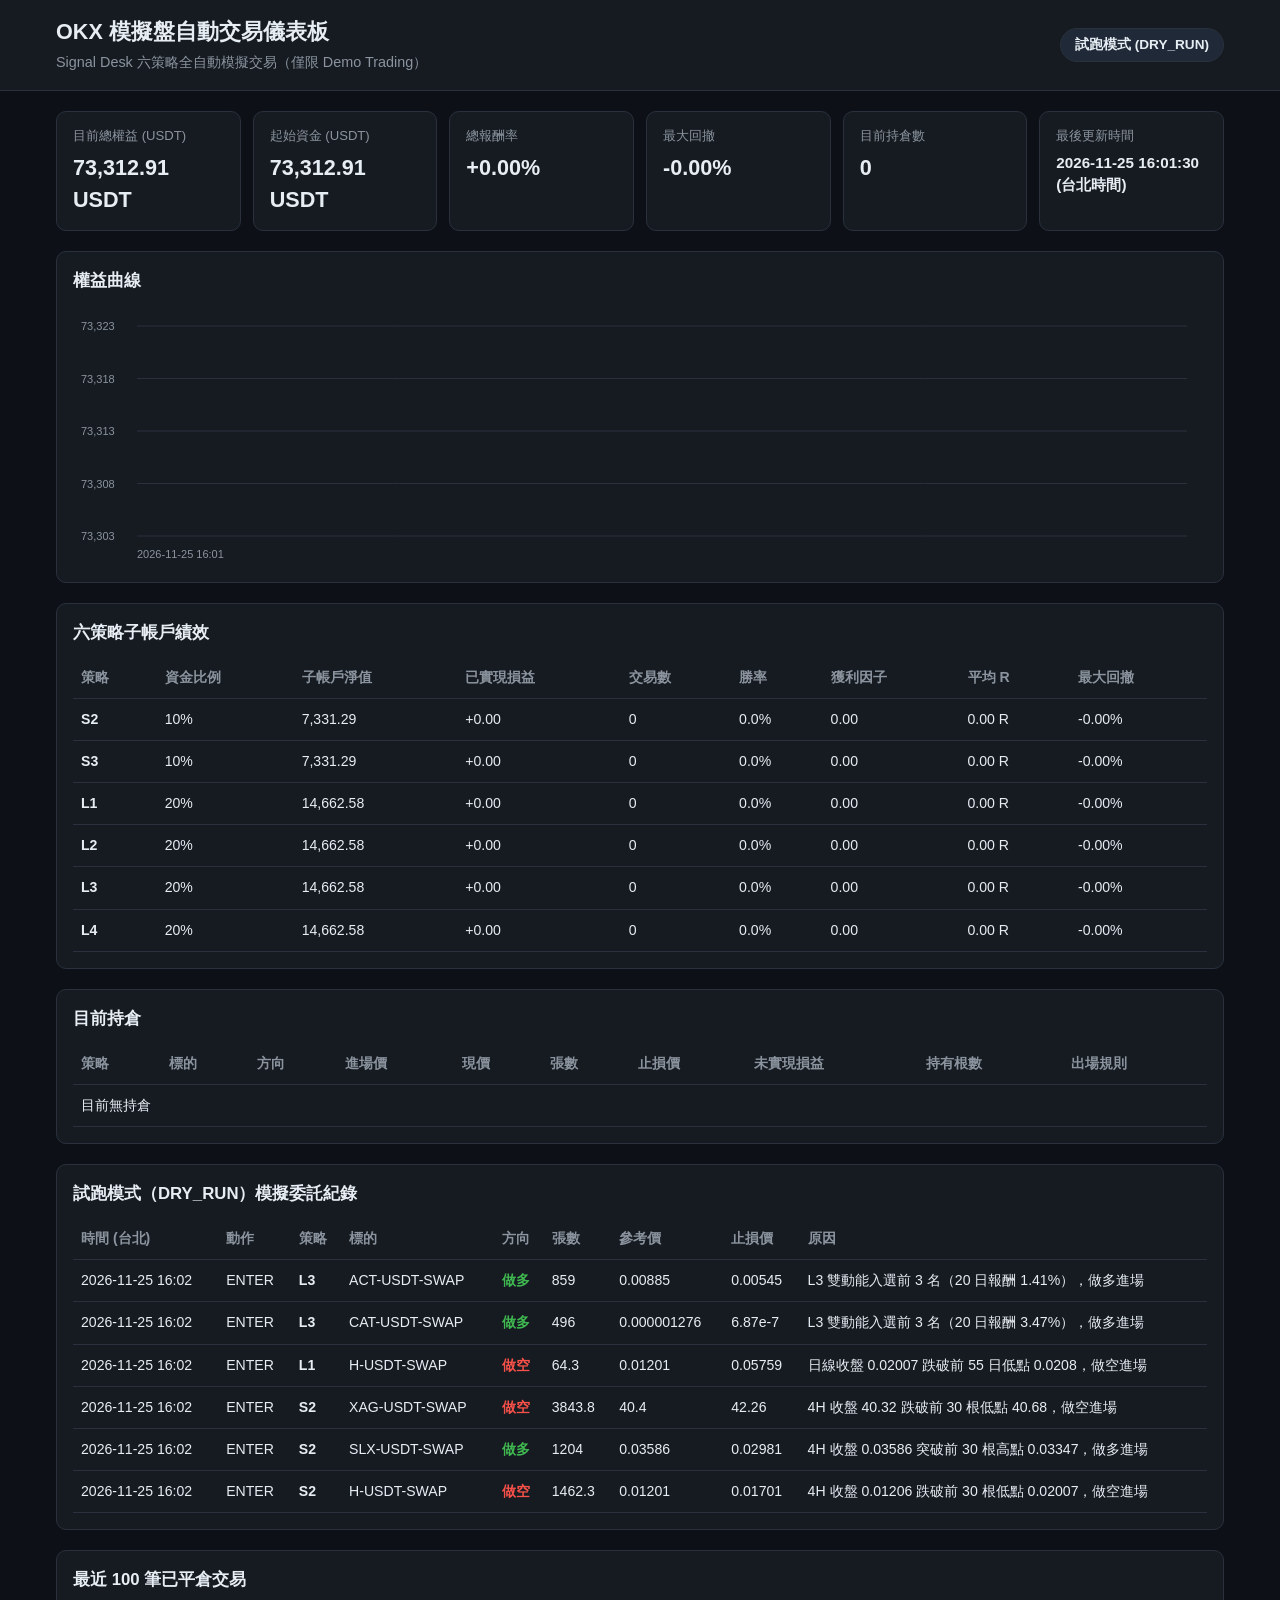
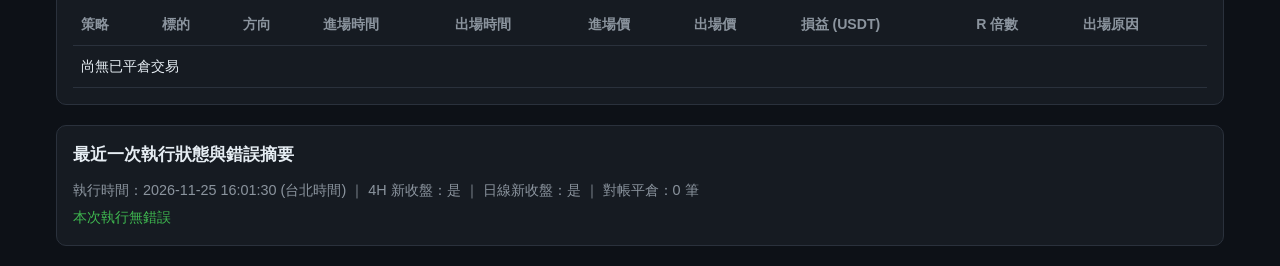
==== index.html @ d7ae74cd "chore: update state and dashboard 2026-11-25T08:02:12Z" ====
<!DOCTYPE html>
<html lang="zh-Hant">
<head>
  <meta charset="UTF-8" />
  <meta name="viewport" content="width=device-width, initial-scale=1.0" />
  <title>OKX 模擬盤自動交易績效儀表板</title>
  <link rel="stylesheet" href="style.css" />
</head>
<body>
  <header class="topbar">
    <div class="container topbar-inner">
      <div>
        <h1>OKX 模擬盤自動交易儀表板</h1>
        <p class="subtitle">Signal Desk 六策略全自動模擬交易（僅限 Demo Trading）</p>
      </div>
      <div class="status-pill" id="mode-badge">載入中...</div>
    </div>
  </header>

  <main class="container">
    <section class="cards-grid" id="summary-cards">
      <div class="card">
        <div class="card-label">目前總權益 (USDT)</div>
        <div class="card-value" id="total-equity">-</div>
      </div>
      <div class="card">
        <div class="card-label">起始資金 (USDT)</div>
        <div class="card-value" id="initial-equity">-</div>
      </div>
      <div class="card">
        <div class="card-label">總報酬率</div>
        <div class="card-value" id="total-return">-</div>
      </div>
      <div class="card">
        <div class="card-label">最大回撤</div>
        <div class="card-value" id="max-dd">-</div>
      </div>
      <div class="card">
        <div class="card-label">目前持倉數</div>
        <div class="card-value" id="open-count">-</div>
      </div>
      <div class="card">
        <div class="card-label">最後更新時間</div>
        <div class="card-value small" id="last-updated">-</div>
      </div>
    </section>

    <section class="panel">
      <h2>權益曲線</h2>
      <div class="canvas-wrap">
        <canvas id="equity-canvas" height="260"></canvas>
      </div>
    </section>

    <section class="panel">
      <h2>六策略子帳戶績效</h2>
      <div class="table-wrap">
        <table>
          <thead>
            <tr>
              <th>策略</th>
              <th>資金比例</th>
              <th>子帳戶淨值</th>
              <th>已實現損益</th>
              <th>交易數</th>
              <th>勝率</th>
              <th>獲利因子</th>
              <th>平均 R</th>
              <th>最大回撤</th>
            </tr>
          </thead>
          <tbody id="strategies-body"></tbody>
        </table>
      </div>
    </section>

    <section class="panel">
      <h2>目前持倉</h2>
      <div class="table-wrap">
        <table>
          <thead>
            <tr>
              <th>策略</th>
              <th>標的</th>
              <th>方向</th>
              <th>進場價</th>
              <th>現價</th>
              <th>張數</th>
              <th>止損價</th>
              <th>未實現損益</th>
              <th>持有根數</th>
              <th>出場規則</th>
            </tr>
          </thead>
          <tbody id="positions-body"></tbody>
        </table>
      </div>
    </section>

    <section class="panel" id="dry-run-panel" style="display:none;">
      <h2>試跑模式（DRY_RUN）模擬委託紀錄</h2>
      <div class="table-wrap">
        <table>
          <thead>
            <tr>
              <th>時間 (台北)</th>
              <th>動作</th>
              <th>策略</th>
              <th>標的</th>
              <th>方向</th>
              <th>張數</th>
              <th>參考價</th>
              <th>止損價</th>
              <th>原因</th>
            </tr>
          </thead>
          <tbody id="dry-run-body"></tbody>
        </table>
      </div>
    </section>

    <section class="panel">
      <h2>最近 100 筆已平倉交易</h2>
      <div class="table-wrap">
        <table>
          <thead>
            <tr>
              <th>策略</th>
              <th>標的</th>
              <th>方向</th>
              <th>進場時間</th>
              <th>出場時間</th>
              <th>進場價</th>
              <th>出場價</th>
              <th>損益 (USDT)</th>
              <th>R 倍數</th>
              <th>出場原因</th>
            </tr>
          </thead>
          <tbody id="trades-body"></tbody>
        </table>
      </div>
    </section>

    <section class="panel">
      <h2>最近一次執行狀態與錯誤摘要</h2>
      <div id="run-status" class="run-status">載入中...</div>
    </section>
  </main>

  <script src="app.js"></script>
</body>
</html>
---- style.css ----
:root {
  --bg: #0d1117;
  --panel: #161b22;
  --border: #2a313c;
  --text: #e6edf3;
  --muted: #8b949e;
  --accent: #58a6ff;
  --green: #3fb950;
  --red: #f85149;
  --amber: #d29922;
}

* {
  box-sizing: border-box;
}

body {
  margin: 0;
  font-family: -apple-system, BlinkMacSystemFont, "Noto Sans TC", "Segoe UI", sans-serif;
  background: var(--bg);
  color: var(--text);
  line-height: 1.5;
}

.container {
  max-width: 1200px;
  margin: 0 auto;
  padding: 0 16px;
}

.topbar {
  border-bottom: 1px solid var(--border);
  background: var(--panel);
  padding: 16px 0;
  margin-bottom: 20px;
}

.topbar-inner {
  display: flex;
  justify-content: space-between;
  align-items: center;
  gap: 12px;
  flex-wrap: wrap;
}

h1 {
  margin: 0;
  font-size: 1.35rem;
}

.subtitle {
  margin: 4px 0 0;
  color: var(--muted);
  font-size: 0.9rem;
}

.status-pill {
  padding: 6px 14px;
  border-radius: 999px;
  font-weight: 600;
  font-size: 0.85rem;
  border: 1px solid var(--border);
  background: #1f2937;
}

.cards-grid {
  display: grid;
  grid-template-columns: repeat(auto-fit, minmax(175px, 1fr));
  gap: 12px;
  margin-bottom: 20px;
}

.card {
  background: var(--panel);
  border: 1px solid var(--border);
  border-radius: 10px;
  padding: 14px 16px;
}

.card-label {
  color: var(--muted);
  font-size: 0.82rem;
  margin-bottom: 6px;
}

.card-value {
  font-size: 1.35rem;
  font-weight: 700;
}

.card-value.small {
  font-size: 0.95rem;
  font-weight: 600;
}

.panel {
  background: var(--panel);
  border: 1px solid var(--border);
  border-radius: 10px;
  padding: 16px;
  margin-bottom: 20px;
}

.panel h2 {
  margin: 0 0 12px;
  font-size: 1.05rem;
}

.canvas-wrap {
  width: 100%;
  overflow: hidden;
}

#equity-canvas {
  width: 100%;
  display: block;
}

.table-wrap {
  overflow-x: auto;
}

table {
  width: 100%;
  border-collapse: collapse;
  font-size: 0.88rem;
}

th, td {
  padding: 10px 8px;
  border-bottom: 1px solid var(--border);
  text-align: left;
  white-space: nowrap;
}

th {
  color: var(--muted);
  font-weight: 600;
}

td.wrap {
  white-space: normal;
  min-width: 180px;
}

.pos { color: var(--green); font-weight: 600; }
.neg { color: var(--red); font-weight: 600; }
.warn { color: var(--amber); font-weight: 600; }

.run-status {
  font-size: 0.9rem;
  color: var(--muted);
}

.error-list {
  margin: 8px 0 0;
  padding-left: 18px;
  color: var(--red);
}
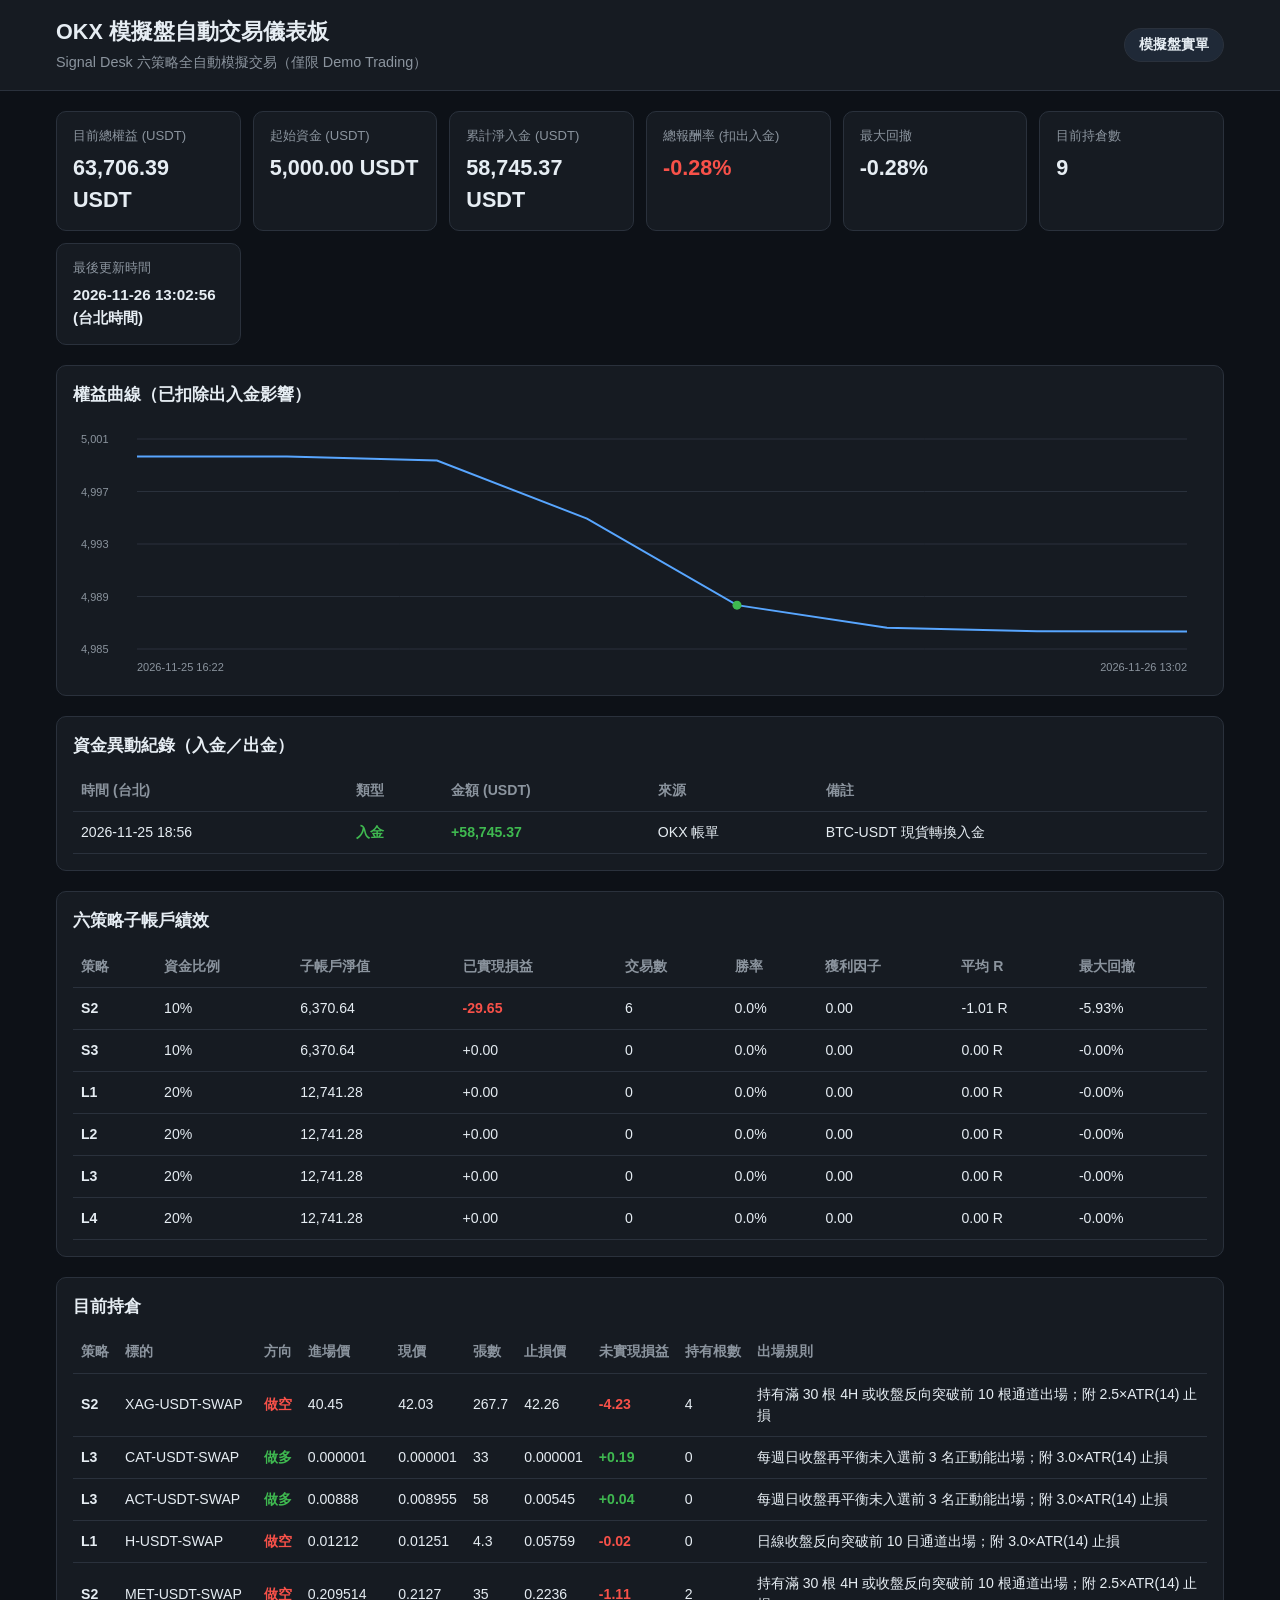
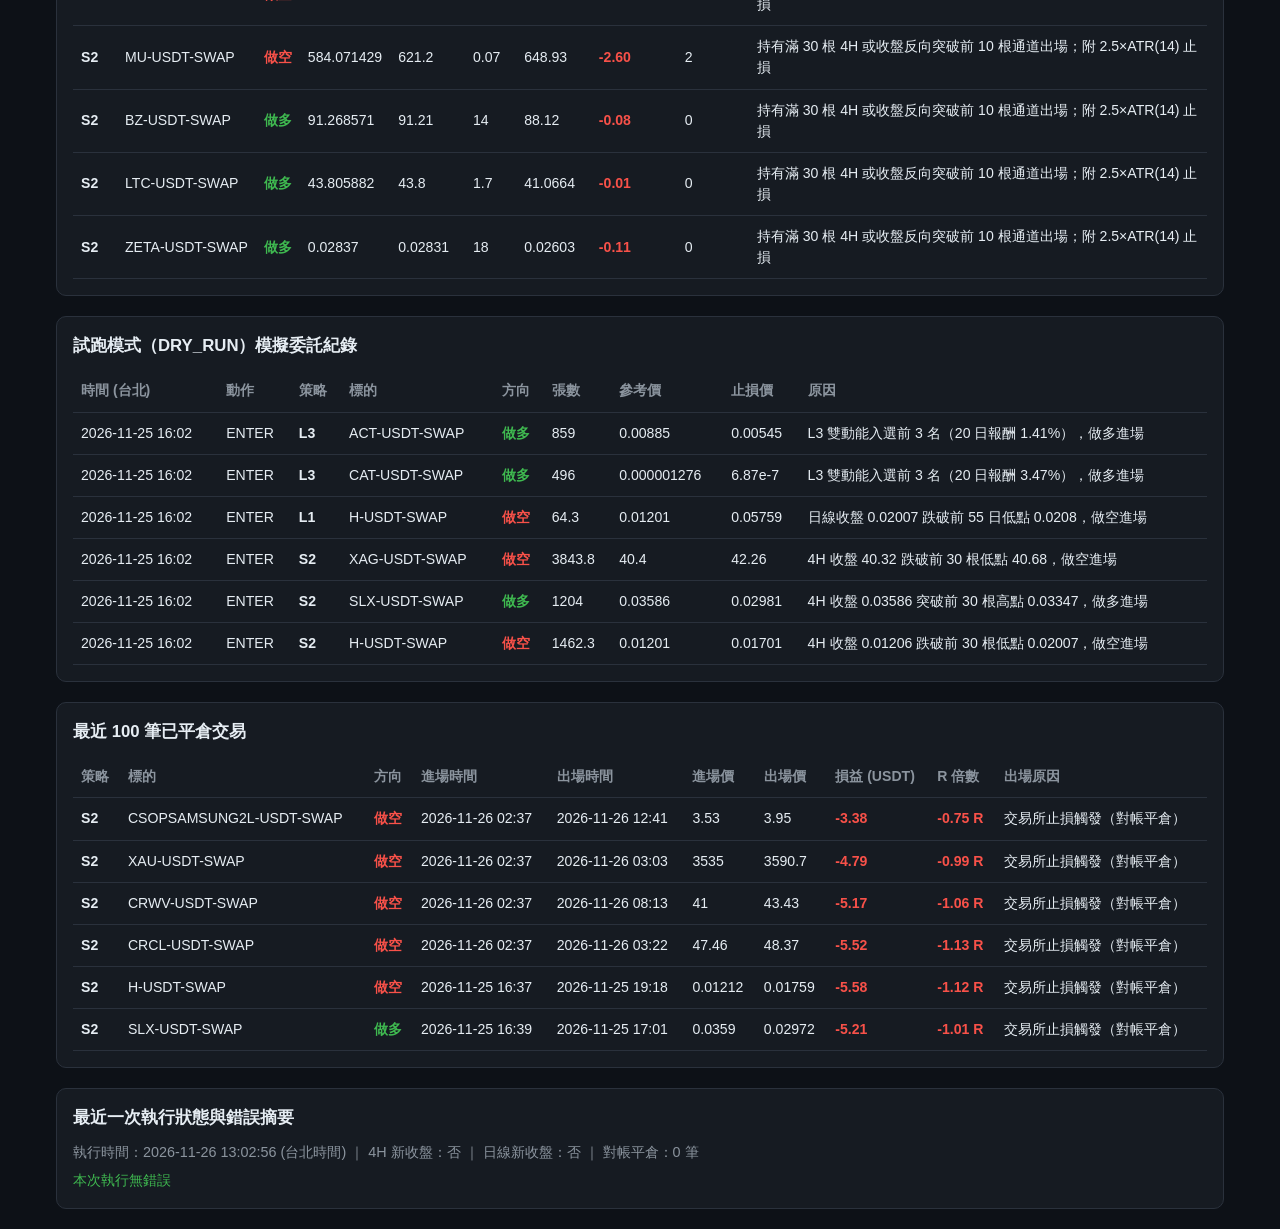
==== commit 45fc8697: "chore: update state and dashboard 2026-11-26T05:03:34Z" ====
--- a/index.html
+++ b/index.html
@@ -28,7 +28,11 @@
         <div class="card-value" id="initial-equity">-</div>
       </div>
       <div class="card">
-        <div class="card-label">總報酬率</div>
+        <div class="card-label">累計淨入金 (USDT)</div>
+        <div class="card-value" id="net-deposits">-</div>
+      </div>
+      <div class="card">
+        <div class="card-label">總報酬率 (扣出入金)</div>
         <div class="card-value" id="total-return">-</div>
       </div>
       <div class="card">
@@ -46,9 +50,27 @@
     </section>
 
     <section class="panel">
-      <h2>權益曲線</h2>
+      <h2>權益曲線（已扣除出入金影響）</h2>
       <div class="canvas-wrap">
         <canvas id="equity-canvas" height="260"></canvas>
+      </div>
+    </section>
+
+    <section class="panel" id="cash-flow-panel" style="display:none;">
+      <h2>資金異動紀錄（入金／出金）</h2>
+      <div class="table-wrap">
+        <table>
+          <thead>
+            <tr>
+              <th>時間 (台北)</th>
+              <th>類型</th>
+              <th>金額 (USDT)</th>
+              <th>來源</th>
+              <th>備註</th>
+            </tr>
+          </thead>
+          <tbody id="cash-flow-body"></tbody>
+        </table>
       </div>
     </section>
 
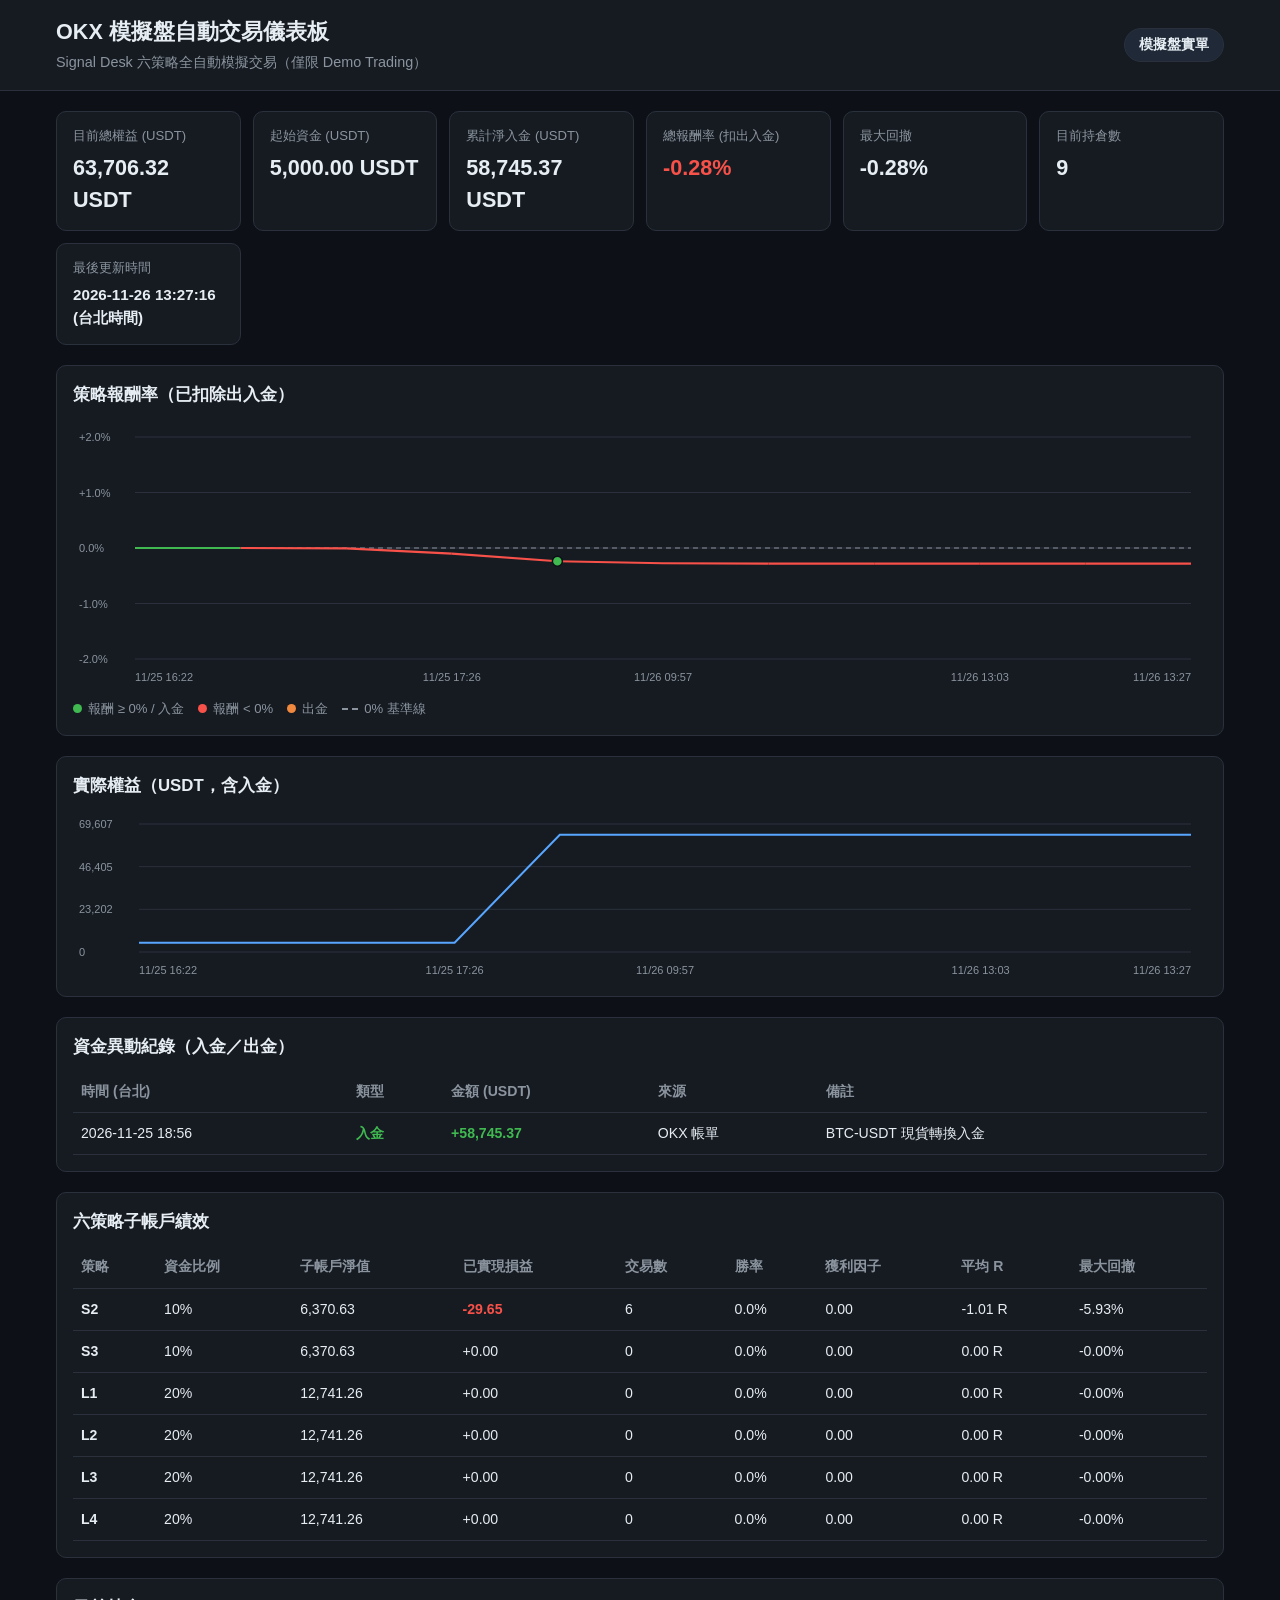
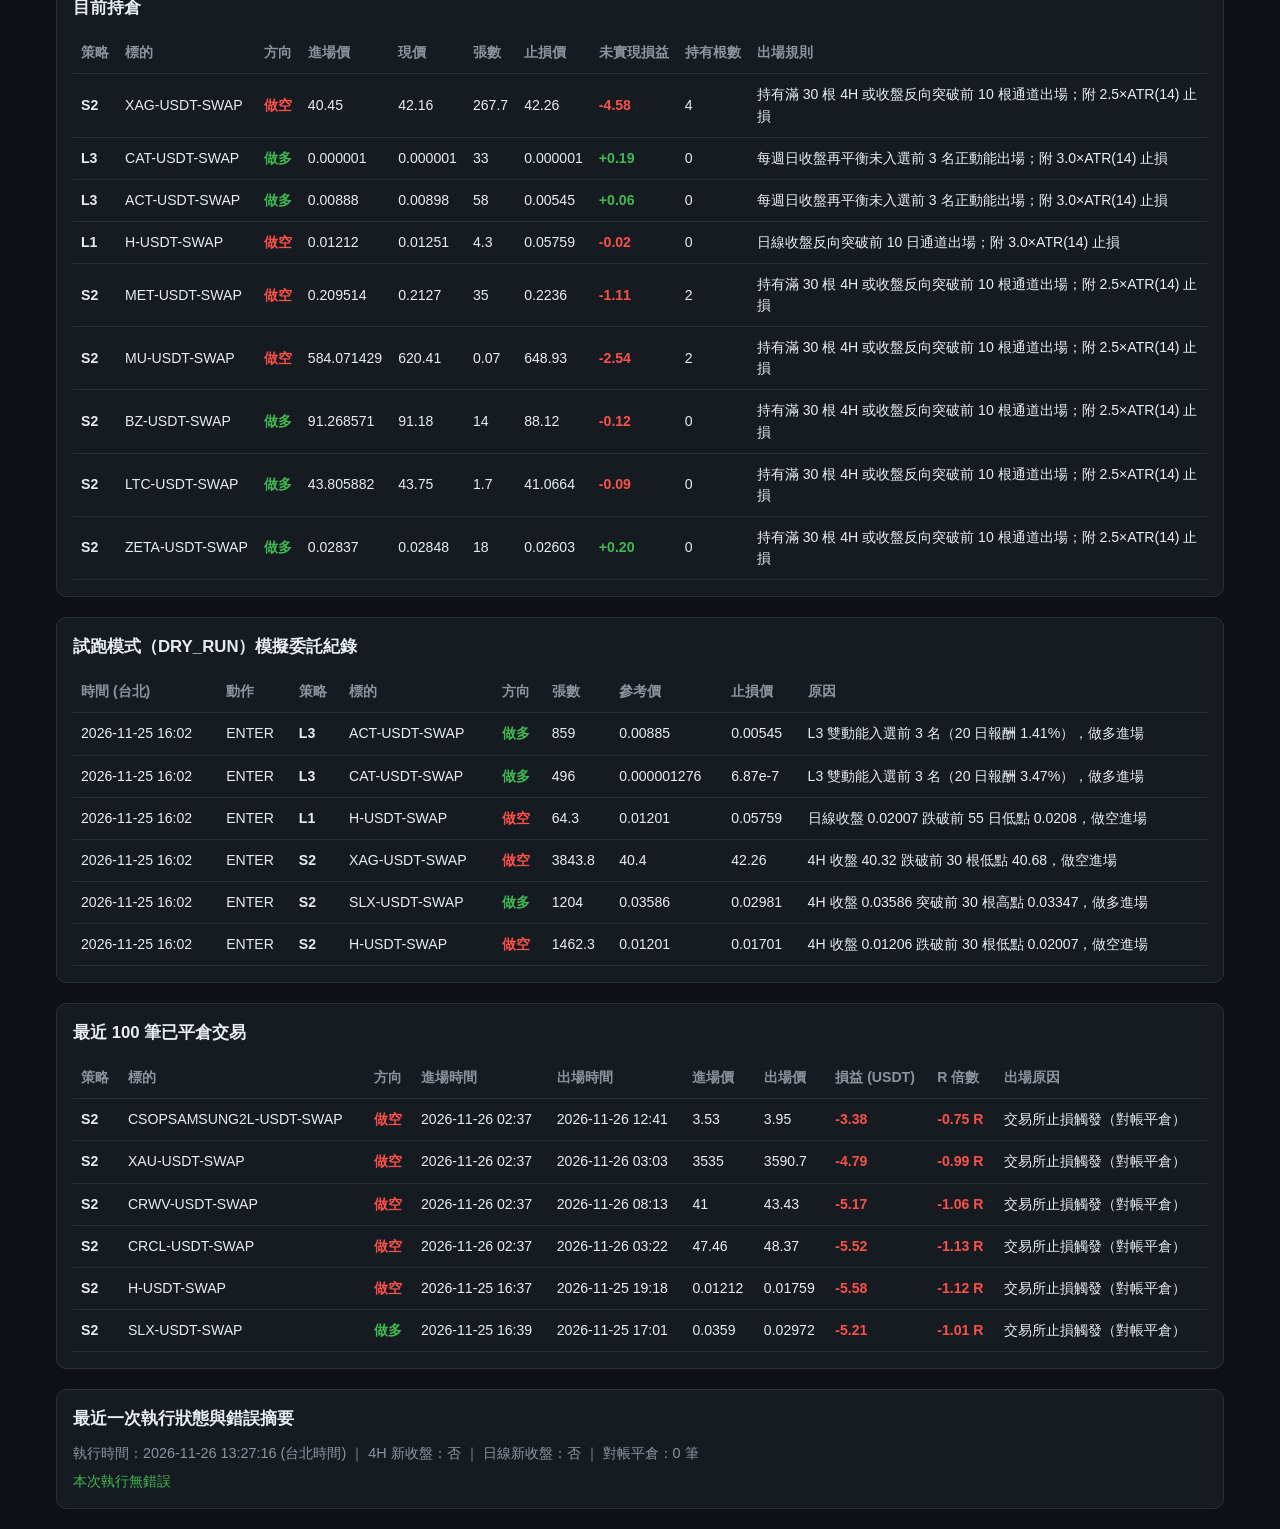
==== commit 383b688a: "chore: update state and dashboard 2026-11-26T05:27:53Z" ====
--- a/index.html
+++ b/index.html
@@ -50,9 +50,24 @@
     </section>
 
     <section class="panel">
-      <h2>權益曲線（已扣除出入金影響）</h2>
-      <div class="canvas-wrap">
-        <canvas id="equity-canvas" height="260"></canvas>
+      <h2>策略報酬率（已扣除出入金）</h2>
+      <div class="canvas-wrap chart-box">
+        <canvas id="twr-canvas" height="270"></canvas>
+        <div id="twr-tooltip" class="chart-tooltip" style="display:none;"></div>
+      </div>
+      <div class="chart-legend">
+        <span><i class="dot dot-green"></i> 報酬 &ge; 0% / 入金</span>
+        <span><i class="dot dot-red"></i> 報酬 &lt; 0%</span>
+        <span><i class="dot dot-orange"></i> 出金</span>
+        <span><i class="dash-line"></i> 0% 基準線</span>
+      </div>
+    </section>
+
+    <section class="panel">
+      <h2>實際權益（USDT，含入金）</h2>
+      <div class="canvas-wrap chart-box">
+        <canvas id="actual-equity-canvas" height="170"></canvas>
+        <div id="actual-tooltip" class="chart-tooltip" style="display:none;"></div>
       </div>
     </section>
 
--- a/style.css
+++ b/style.css
@@ -111,9 +111,76 @@
   overflow: hidden;
 }
 
-#equity-canvas {
+.chart-box {
+  position: relative;
+}
+
+#twr-canvas,
+#actual-equity-canvas {
   width: 100%;
   display: block;
+  touch-action: pan-y;
+}
+
+.chart-tooltip {
+  position: absolute;
+  pointer-events: none;
+  background: rgba(13, 17, 23, 0.94);
+  border: 1px solid #30363d;
+  border-radius: 8px;
+  padding: 8px 10px;
+  font-size: 0.8rem;
+  line-height: 1.45;
+  color: var(--text);
+  box-shadow: 0 4px 14px rgba(0, 0, 0, 0.45);
+  z-index: 10;
+  white-space: nowrap;
+}
+
+.chart-legend {
+  display: flex;
+  flex-wrap: wrap;
+  gap: 14px;
+  margin-top: 10px;
+  font-size: 0.82rem;
+  color: var(--muted);
+}
+
+.chart-legend span {
+  display: inline-flex;
+  align-items: center;
+  gap: 6px;
+}
+
+.dot {
+  display: inline-block;
+  width: 9px;
+  height: 9px;
+  border-radius: 50%;
+}
+
+.dot-green { background: var(--green); }
+.dot-red { background: var(--red); }
+.dot-orange { background: #f0883e; }
+
+.dash-line {
+  display: inline-block;
+  width: 16px;
+  height: 0;
+  border-top: 2px dashed #8b949e;
+}
+
+@media (max-width: 600px) {
+  .cards-grid {
+    grid-template-columns: repeat(2, 1fr);
+  }
+  .card-value {
+    font-size: 1.1rem;
+  }
+  .chart-legend {
+    gap: 10px;
+    font-size: 0.76rem;
+  }
 }
 
 .table-wrap {
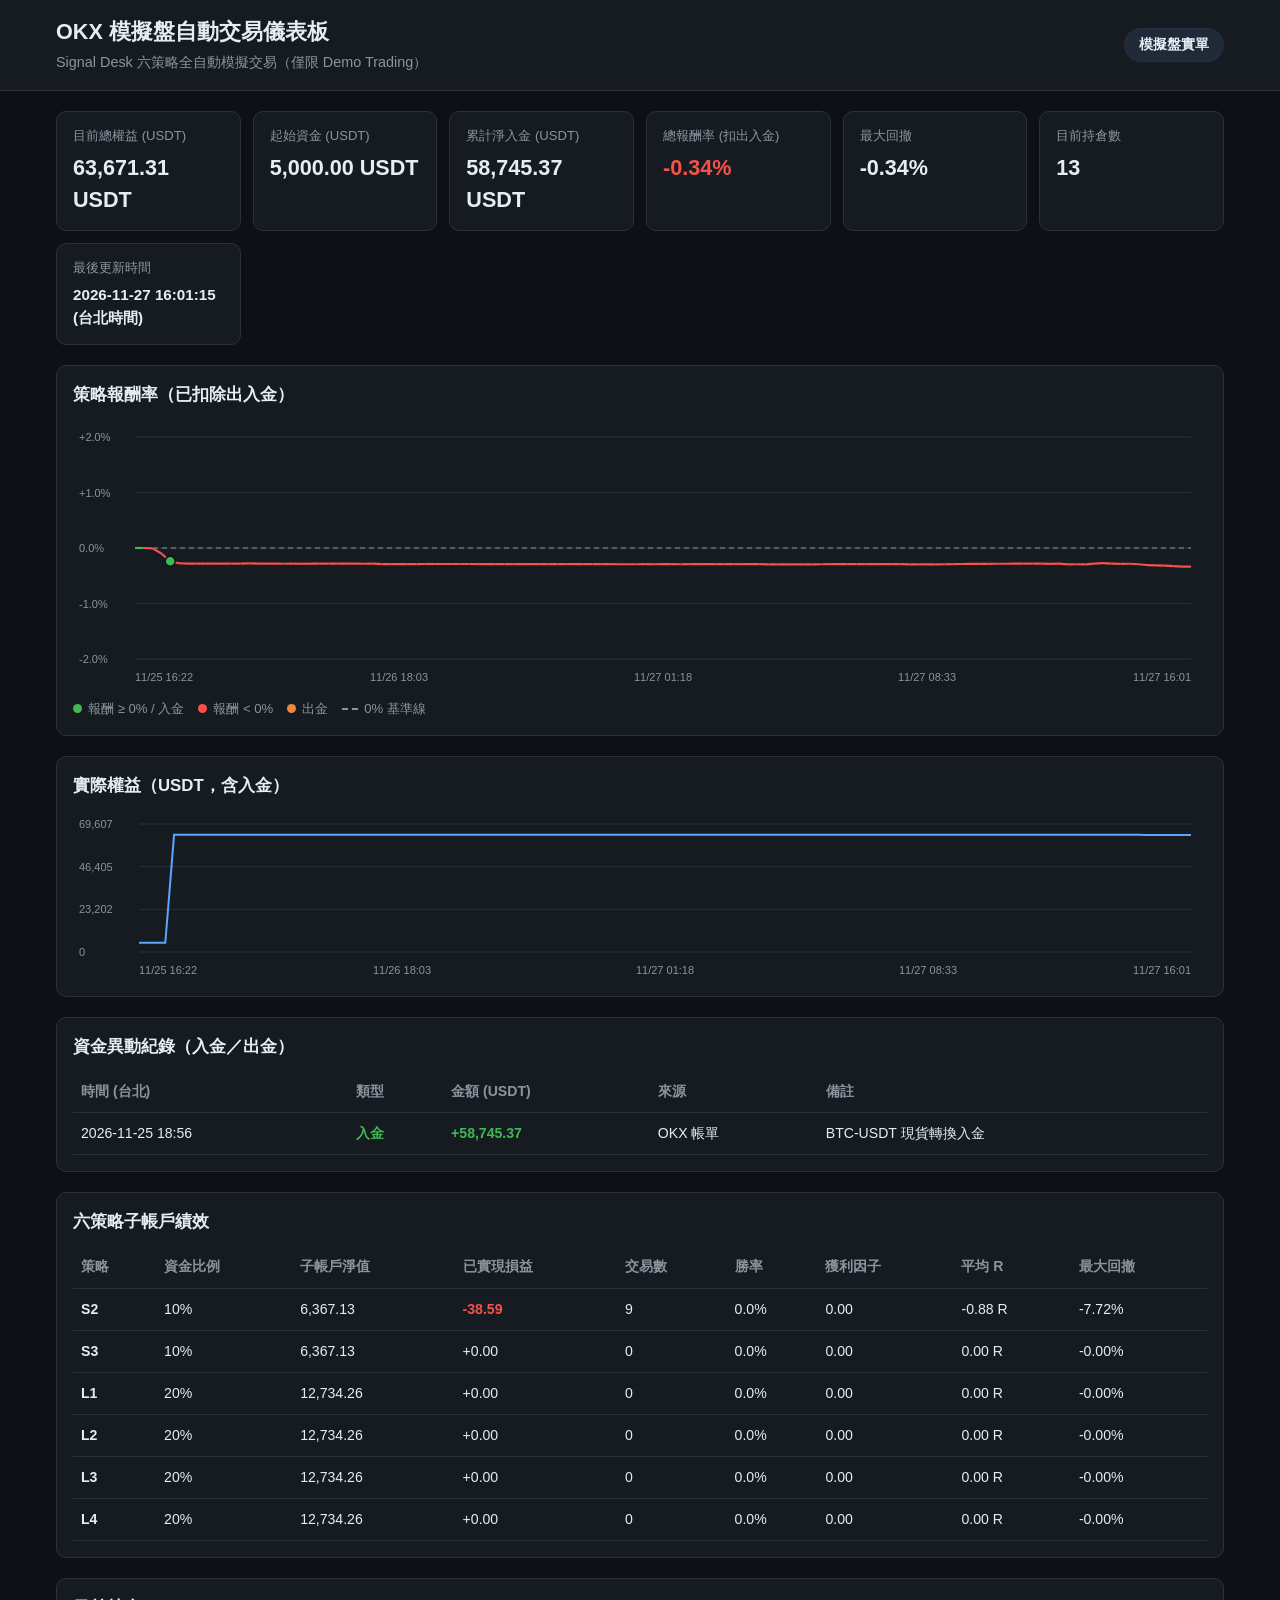
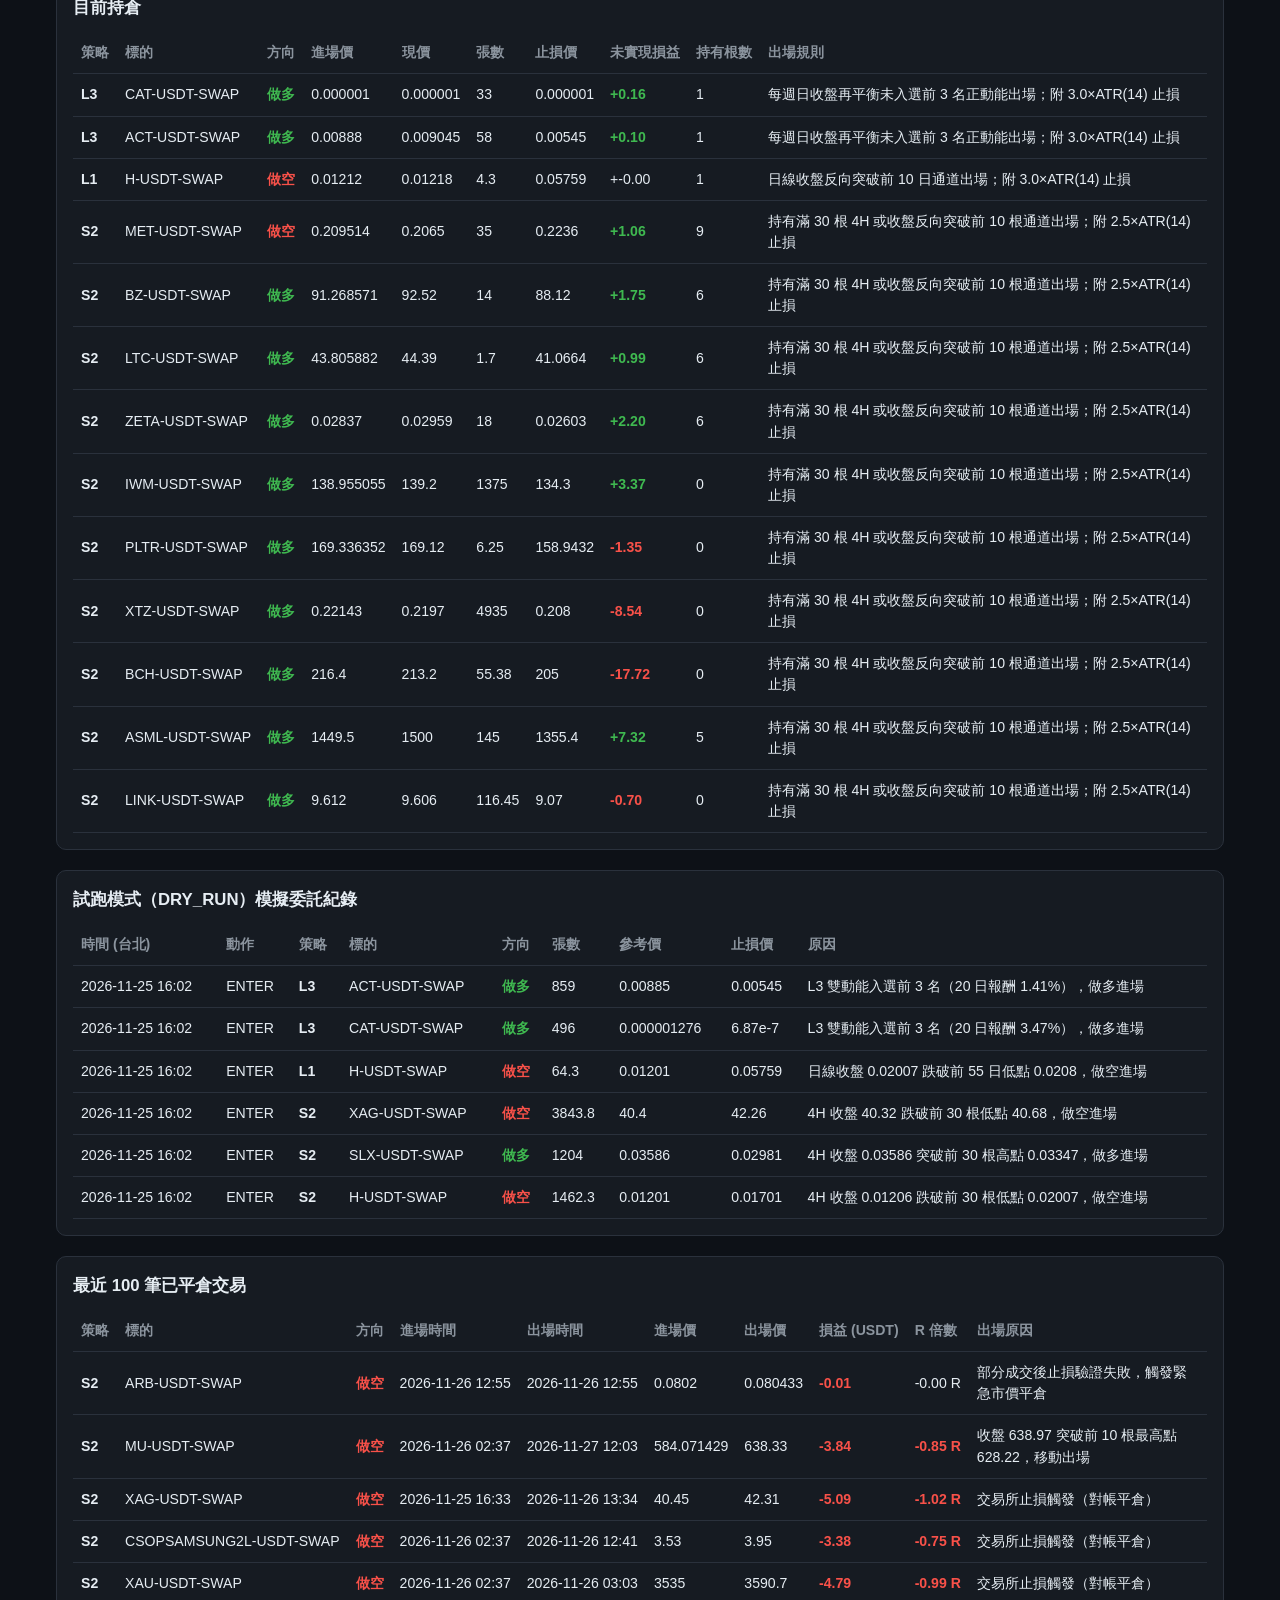
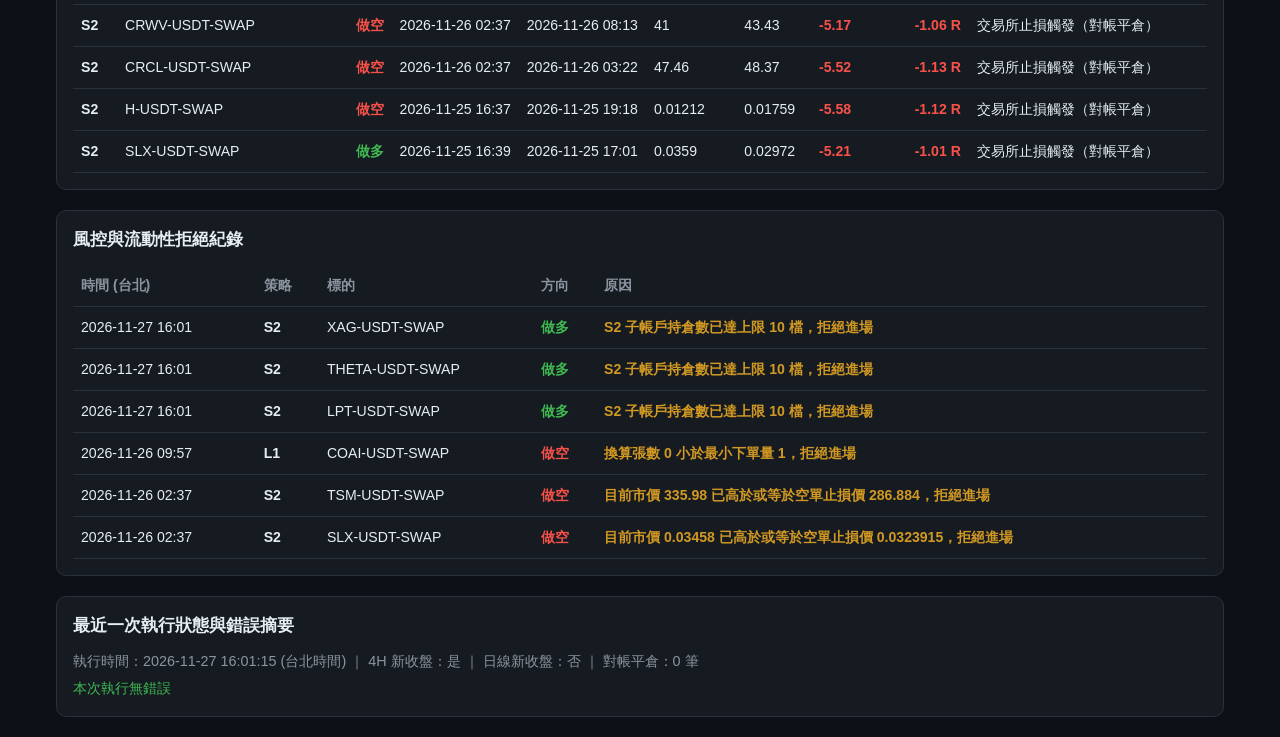
==== commit a081a999: "chore: update state and dashboard 2026-11-27T08:01:45Z" ====
--- a/index.html
+++ b/index.html
@@ -179,6 +179,24 @@
       </div>
     </section>
 
+    <section class="panel" id="rejected-panel" style="display:none;">
+      <h2>風控與流動性拒絕紀錄</h2>
+      <div class="table-wrap">
+        <table>
+          <thead>
+            <tr>
+              <th>時間 (台北)</th>
+              <th>策略</th>
+              <th>標的</th>
+              <th>方向</th>
+              <th>原因</th>
+            </tr>
+          </thead>
+          <tbody id="rejected-body"></tbody>
+        </table>
+      </div>
+    </section>
+
     <section class="panel">
       <h2>最近一次執行狀態與錯誤摘要</h2>
       <div id="run-status" class="run-status">載入中...</div>
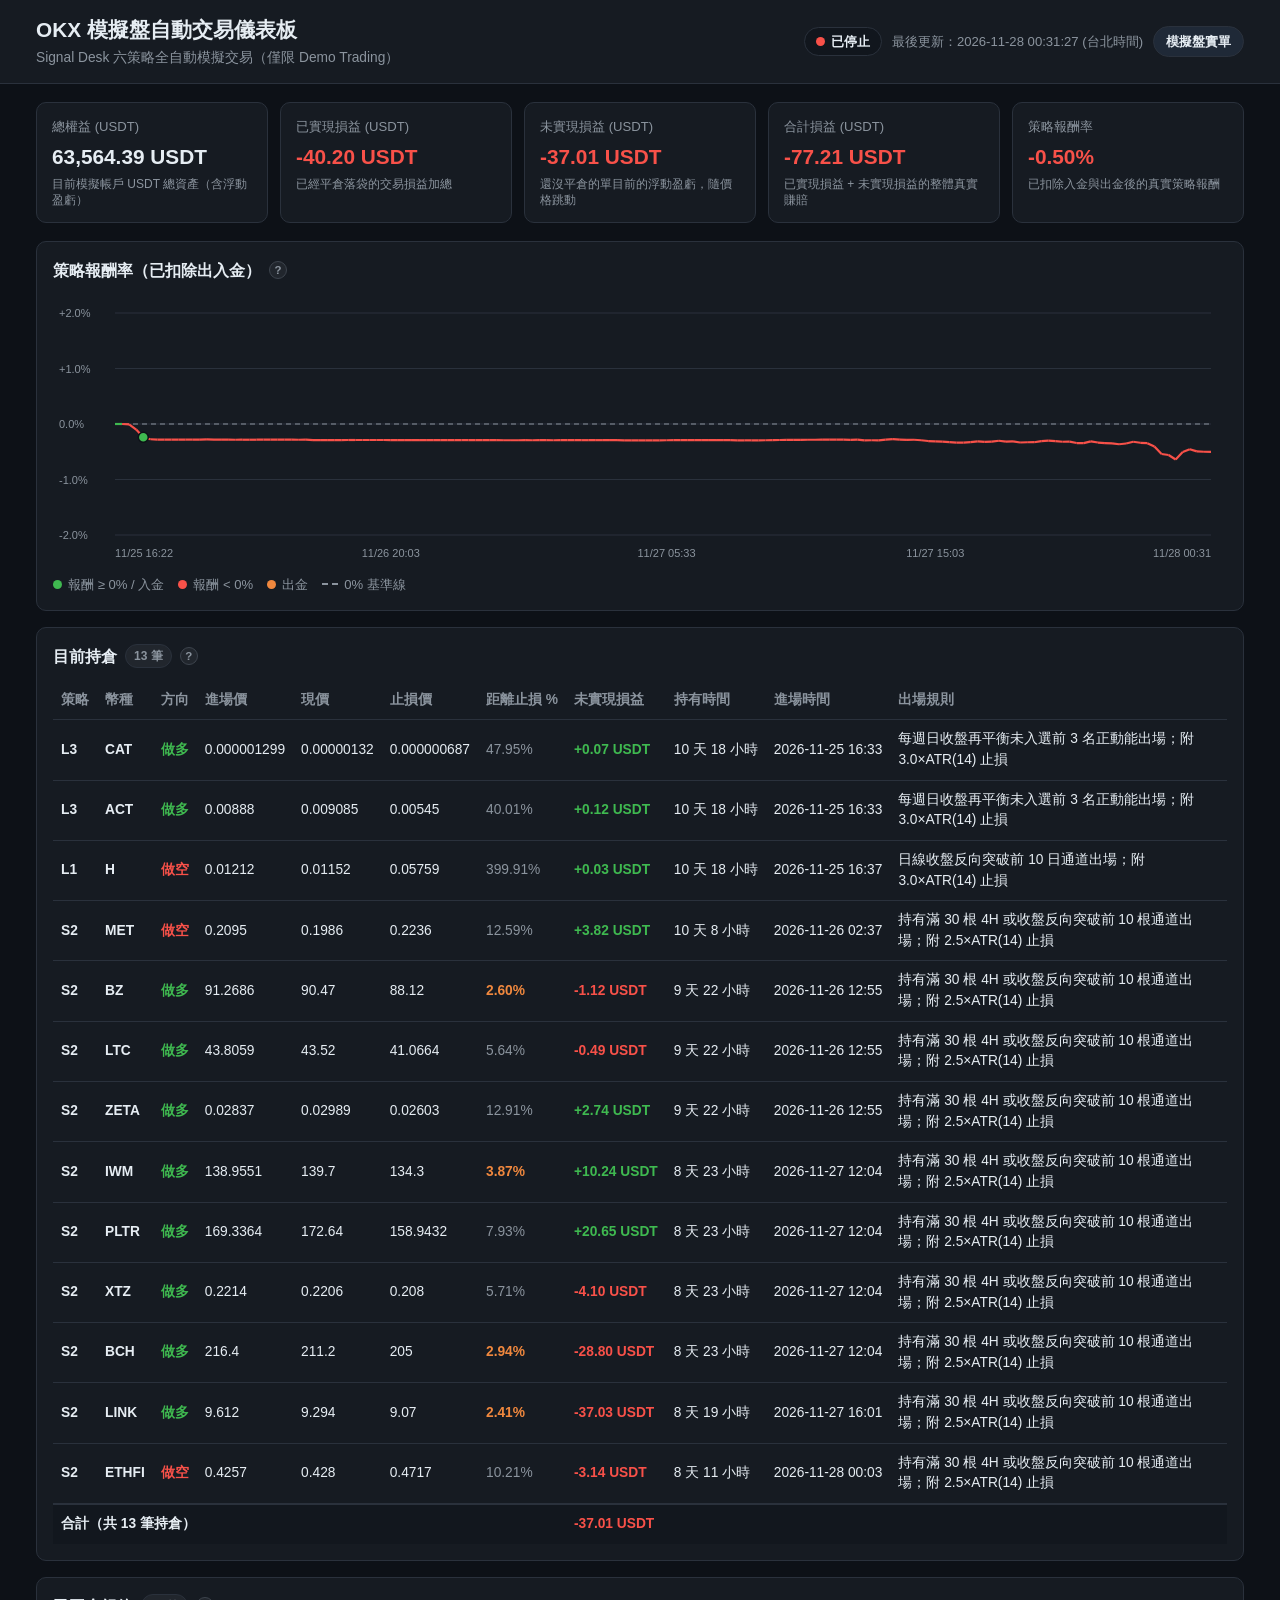
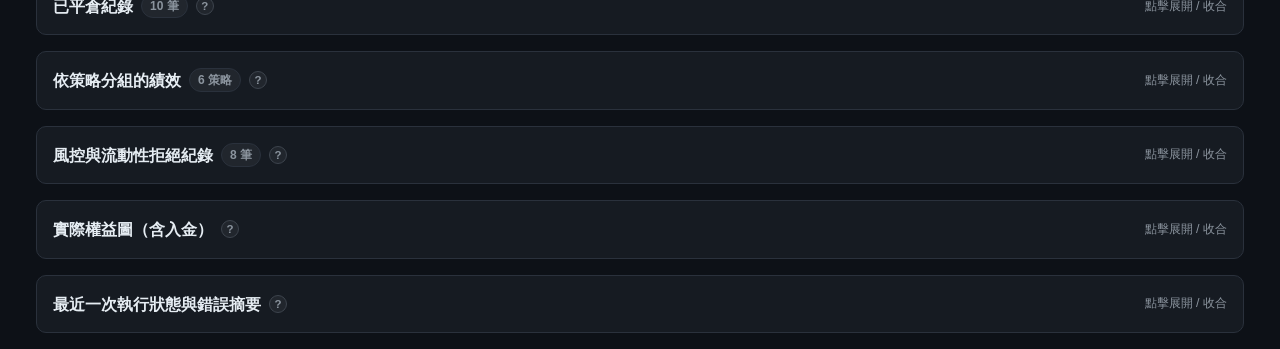
==== commit 00a1425a: "chore: update state and dashboard 2026-11-27T16:32:13Z" ====
--- a/index.html
+++ b/index.html
@@ -4,7 +4,7 @@
   <meta charset="UTF-8" />
   <meta name="viewport" content="width=device-width, initial-scale=1.0" />
   <title>OKX 模擬盤自動交易績效儀表板</title>
-  <link rel="stylesheet" href="style.css" />
+  <link rel="stylesheet" href="style.css?v=2" />
 </head>
 <body>
   <header class="topbar">
@@ -13,44 +13,55 @@
         <h1>OKX 模擬盤自動交易儀表板</h1>
         <p class="subtitle">Signal Desk 六策略全自動模擬交易（僅限 Demo Trading）</p>
       </div>
-      <div class="status-pill" id="mode-badge">載入中...</div>
+      <div class="topbar-status">
+        <div class="health-pill" id="health-pill">
+          <span class="health-dot" id="health-dot"></span>
+          <span id="health-text">檢查狀態中...</span>
+        </div>
+        <div class="last-updated-top" id="last-updated-top">最後更新：-</div>
+        <div class="status-pill" id="mode-badge">載入中...</div>
+      </div>
     </div>
   </header>
 
   <main class="container">
+    <!-- ① 總覽卡片 -->
     <section class="cards-grid" id="summary-cards">
       <div class="card">
-        <div class="card-label">目前總權益 (USDT)</div>
+        <div class="card-label">總權益 (USDT)</div>
         <div class="card-value" id="total-equity">-</div>
-      </div>
-      <div class="card">
-        <div class="card-label">起始資金 (USDT)</div>
-        <div class="card-value" id="initial-equity">-</div>
-      </div>
-      <div class="card">
-        <div class="card-label">累計淨入金 (USDT)</div>
-        <div class="card-value" id="net-deposits">-</div>
-      </div>
-      <div class="card">
-        <div class="card-label">總報酬率 (扣出入金)</div>
+        <div class="card-desc">目前模擬帳戶 USDT 總資產（含浮動盈虧）</div>
+      </div>
+      <div class="card">
+        <div class="card-label">已實現損益 (USDT)</div>
+        <div class="card-value" id="realized-pnl">-</div>
+        <div class="card-desc">已經平倉落袋的交易損益加總</div>
+      </div>
+      <div class="card">
+        <div class="card-label">未實現損益 (USDT)</div>
+        <div class="card-value" id="unrealized-pnl">-</div>
+        <div class="card-desc">還沒平倉的單目前的浮動盈虧，隨價格跳動</div>
+      </div>
+      <div class="card">
+        <div class="card-label">合計損益 (USDT)</div>
+        <div class="card-value" id="total-pnl">-</div>
+        <div class="card-desc">已實現損益 + 未實現損益的整體真實賺賠</div>
+      </div>
+      <div class="card">
+        <div class="card-label">策略報酬率</div>
         <div class="card-value" id="total-return">-</div>
-      </div>
-      <div class="card">
-        <div class="card-label">最大回撤</div>
-        <div class="card-value" id="max-dd">-</div>
-      </div>
-      <div class="card">
-        <div class="card-label">目前持倉數</div>
-        <div class="card-value" id="open-count">-</div>
-      </div>
-      <div class="card">
-        <div class="card-label">最後更新時間</div>
-        <div class="card-value small" id="last-updated">-</div>
+        <div class="card-desc">已扣除入金與出金後的真實策略報酬</div>
       </div>
     </section>
 
+    <!-- ② 報酬率走勢圖 -->
     <section class="panel">
-      <h2>策略報酬率（已扣除出入金）</h2>
+      <div class="panel-head">
+        <h2>
+          策略報酬率（已扣除出入金）
+          <button type="button" class="help-btn" data-help="這條線反映策略真實的賺賠百分比，不會因為你多存錢或領錢而突然跳高或跳低。">?</button>
+        </h2>
+      </div>
       <div class="canvas-wrap chart-box">
         <canvas id="twr-canvas" height="270"></canvas>
         <div id="twr-tooltip" class="chart-tooltip" style="display:none;"></div>
@@ -63,107 +74,52 @@
       </div>
     </section>
 
+    <!-- ③ 目前持倉 -->
     <section class="panel">
-      <h2>實際權益（USDT，含入金）</h2>
-      <div class="canvas-wrap chart-box">
-        <canvas id="actual-equity-canvas" height="170"></canvas>
-        <div id="actual-tooltip" class="chart-tooltip" style="display:none;"></div>
-      </div>
-    </section>
-
-    <section class="panel" id="cash-flow-panel" style="display:none;">
-      <h2>資金異動紀錄（入金／出金）</h2>
-      <div class="table-wrap">
-        <table>
-          <thead>
-            <tr>
-              <th>時間 (台北)</th>
-              <th>類型</th>
-              <th>金額 (USDT)</th>
-              <th>來源</th>
-              <th>備註</th>
-            </tr>
-          </thead>
-          <tbody id="cash-flow-body"></tbody>
-        </table>
-      </div>
-    </section>
-
-    <section class="panel">
-      <h2>六策略子帳戶績效</h2>
-      <div class="table-wrap">
-        <table>
-          <thead>
-            <tr>
-              <th>策略</th>
-              <th>資金比例</th>
-              <th>子帳戶淨值</th>
-              <th>已實現損益</th>
-              <th>交易數</th>
-              <th>勝率</th>
-              <th>獲利因子</th>
-              <th>平均 R</th>
-              <th>最大回撤</th>
-            </tr>
-          </thead>
-          <tbody id="strategies-body"></tbody>
-        </table>
-      </div>
-    </section>
-
-    <section class="panel">
-      <h2>目前持倉</h2>
-      <div class="table-wrap">
-        <table>
-          <thead>
-            <tr>
-              <th>策略</th>
-              <th>標的</th>
+      <div class="panel-head">
+        <h2>
+          目前持倉 <span class="count-badge" id="positions-count-badge">0 筆</span>
+          <button type="button" class="help-btn" data-help="目前還在場上的所有部位，每筆都在交易所掛有獨立停損單，距離止損 % 越低代表越接近停損線。">?</button>
+        </h2>
+      </div>
+      <div class="table-wrap">
+        <table>
+          <thead>
+            <tr>
+              <th>策略</th>
+              <th>幣種</th>
               <th>方向</th>
               <th>進場價</th>
               <th>現價</th>
-              <th>張數</th>
               <th>止損價</th>
+              <th>距離止損 %</th>
               <th>未實現損益</th>
-              <th>持有根數</th>
+              <th>持有時間</th>
+              <th>進場時間</th>
               <th>出場規則</th>
             </tr>
           </thead>
           <tbody id="positions-body"></tbody>
+          <tfoot id="positions-foot"></tfoot>
         </table>
       </div>
     </section>
 
-    <section class="panel" id="dry-run-panel" style="display:none;">
-      <h2>試跑模式（DRY_RUN）模擬委託紀錄</h2>
-      <div class="table-wrap">
-        <table>
-          <thead>
-            <tr>
-              <th>時間 (台北)</th>
-              <th>動作</th>
-              <th>策略</th>
-              <th>標的</th>
-              <th>方向</th>
-              <th>張數</th>
-              <th>參考價</th>
-              <th>止損價</th>
-              <th>原因</th>
-            </tr>
-          </thead>
-          <tbody id="dry-run-body"></tbody>
-        </table>
-      </div>
-    </section>
-
-    <section class="panel">
-      <h2>最近 100 筆已平倉交易</h2>
-      <div class="table-wrap">
-        <table>
-          <thead>
-            <tr>
-              <th>策略</th>
-              <th>標的</th>
+    <!-- ④ 已平倉紀錄 -->
+    <details class="panel collapsible">
+      <summary class="panel-head">
+        <h2>
+          已平倉紀錄 <span class="count-badge" id="trades-count-badge">0 筆</span>
+          <button type="button" class="help-btn" data-help="已經結束並結算的歷史交易（最近 100 筆），包含停損出場與策略訊號出場。">?</button>
+        </h2>
+        <span class="toggle-hint">點擊展開 / 收合</span>
+      </summary>
+      <div class="table-wrap">
+        <table>
+          <thead>
+            <tr>
+              <th>策略</th>
+              <th>幣種</th>
               <th>方向</th>
               <th>進場時間</th>
               <th>出場時間</th>
@@ -177,17 +133,53 @@
           <tbody id="trades-body"></tbody>
         </table>
       </div>
-    </section>
-
-    <section class="panel" id="rejected-panel" style="display:none;">
-      <h2>風控與流動性拒絕紀錄</h2>
+    </details>
+
+    <!-- ⑤ 依策略分組的績效 -->
+    <details class="panel collapsible">
+      <summary class="panel-head">
+        <h2>
+          依策略分組的績效 <span class="count-badge">6 策略</span>
+          <button type="button" class="help-btn" data-help="S2/S3 各分配 10% 資金，L1~L4 各分配 20% 資金，各自獨立計算交易筆數、勝率與損益。">?</button>
+        </h2>
+        <span class="toggle-hint">點擊展開 / 收合</span>
+      </summary>
+      <div class="table-wrap">
+        <table>
+          <thead>
+            <tr>
+              <th>策略</th>
+              <th>資金比例</th>
+              <th>分配資金 (USDT)</th>
+              <th>交易筆數</th>
+              <th>勝率</th>
+              <th>已實現損益</th>
+              <th>未實現損益</th>
+              <th>平均 R</th>
+              <th>最大回撤</th>
+            </tr>
+          </thead>
+          <tbody id="strategies-body"></tbody>
+        </table>
+      </div>
+    </details>
+
+    <!-- ⑥ 風控與流動性拒絕紀錄 -->
+    <details class="panel collapsible" id="rejected-panel">
+      <summary class="panel-head">
+        <h2>
+          風控與流動性拒絕紀錄 <span class="count-badge" id="rejected-count-badge">0 筆</span>
+          <button type="button" class="help-btn" data-help="因超過風險上限、流動性不足未成交，或連續未成交被暫停 7 天的訊號紀錄。">?</button>
+        </h2>
+        <span class="toggle-hint">點擊展開 / 收合</span>
+      </summary>
       <div class="table-wrap">
         <table>
           <thead>
             <tr>
               <th>時間 (台北)</th>
               <th>策略</th>
-              <th>標的</th>
+              <th>幣種</th>
               <th>方向</th>
               <th>原因</th>
             </tr>
@@ -195,14 +187,59 @@
           <tbody id="rejected-body"></tbody>
         </table>
       </div>
-    </section>
-
-    <section class="panel">
-      <h2>最近一次執行狀態與錯誤摘要</h2>
+    </details>
+
+    <!-- ⑦ 實際權益圖（含入金） -->
+    <details class="panel collapsible" id="actual-equity-details">
+      <summary class="panel-head">
+        <h2>
+          實際權益圖（含入金）
+          <button type="button" class="help-btn" data-help="帳戶裡真實的 USDT 餘額變化曲線，包含你手動轉換或入金的金額（累計淨入金亦列於下方）。">?</button>
+        </h2>
+        <span class="toggle-hint">點擊展開 / 收合</span>
+      </summary>
+      <div class="actual-meta">
+        <span>起始資金：<strong id="initial-equity">-</strong></span>
+        <span>累計淨入金：<strong id="net-deposits">-</strong></span>
+        <span>最大回撤：<strong id="max-dd">-</strong></span>
+      </div>
+      <div class="canvas-wrap chart-box">
+        <canvas id="actual-equity-canvas" height="180"></canvas>
+        <div id="actual-tooltip" class="chart-tooltip" style="display:none;"></div>
+      </div>
+      <div id="cash-flow-wrap" style="display:none; margin-top:14px;">
+        <h3 class="sub-heading">資金異動紀錄（入金／出金）</h3>
+        <div class="table-wrap">
+          <table>
+            <thead>
+              <tr>
+                <th>時間 (台北)</th>
+                <th>類型</th>
+                <th>金額 (USDT)</th>
+                <th>來源</th>
+                <th>備註</th>
+              </tr>
+            </thead>
+            <tbody id="cash-flow-body"></tbody>
+          </table>
+        </div>
+      </div>
+    </details>
+
+    <!-- 執行狀態 -->
+    <details class="panel collapsible">
+      <summary class="panel-head">
+        <h2>
+          最近一次執行狀態與錯誤摘要
+          <button type="button" class="help-btn" data-help="最近一次機器人掃描 K 線與對帳的執行紀錄，若有 API 異常會列在這裡。">?</button>
+        </h2>
+        <span class="toggle-hint">點擊展開 / 收合</span>
+      </summary>
       <div id="run-status" class="run-status">載入中...</div>
-    </section>
+    </details>
   </main>
 
-  <script src="app.js"></script>
+  <div id="help-popover" class="help-popover" style="display:none;"></div>
+  <script src="app.js?v=2"></script>
 </body>
 </html>
--- a/style.css
+++ b/style.css
@@ -23,7 +23,7 @@
 }
 
 .container {
-  max-width: 1200px;
+  max-width: 1240px;
   margin: 0 auto;
   padding: 0 16px;
 }
@@ -31,8 +31,8 @@
 .topbar {
   border-bottom: 1px solid var(--border);
   background: var(--panel);
-  padding: 16px 0;
-  margin-bottom: 20px;
+  padding: 14px 0;
+  margin-bottom: 18px;
 }
 
 .topbar-inner {
@@ -45,52 +45,89 @@
 
 h1 {
   margin: 0;
-  font-size: 1.35rem;
+  font-size: 1.3rem;
 }
 
 .subtitle {
-  margin: 4px 0 0;
-  color: var(--muted);
-  font-size: 0.9rem;
+  margin: 3px 0 0;
+  color: var(--muted);
+  font-size: 0.86rem;
+}
+
+.topbar-status {
+  display: flex;
+  align-items: center;
+  gap: 10px;
+  flex-wrap: wrap;
+}
+
+.health-pill {
+  display: inline-flex;
+  align-items: center;
+  gap: 6px;
+  padding: 4px 11px;
+  border-radius: 999px;
+  font-size: 0.82rem;
+  font-weight: 600;
+  border: 1px solid var(--border);
+  background: #11161d;
+}
+
+.health-dot {
+  width: 9px;
+  height: 9px;
+  border-radius: 50%;
+  background: var(--muted);
+}
+
+.health-dot.ok { background: var(--green); }
+.health-dot.warn { background: var(--amber); }
+.health-dot.err { background: var(--red); }
+
+.last-updated-top {
+  font-size: 0.82rem;
+  color: var(--muted);
 }
 
 .status-pill {
-  padding: 6px 14px;
+  padding: 5px 12px;
   border-radius: 999px;
   font-weight: 600;
-  font-size: 0.85rem;
+  font-size: 0.82rem;
   border: 1px solid var(--border);
   background: #1f2937;
 }
 
 .cards-grid {
   display: grid;
-  grid-template-columns: repeat(auto-fit, minmax(175px, 1fr));
+  grid-template-columns: repeat(5, 1fr);
   gap: 12px;
-  margin-bottom: 20px;
+  margin-bottom: 18px;
 }
 
 .card {
   background: var(--panel);
   border: 1px solid var(--border);
   border-radius: 10px;
-  padding: 14px 16px;
+  padding: 14px 15px;
 }
 
 .card-label {
   color: var(--muted);
   font-size: 0.82rem;
-  margin-bottom: 6px;
+  margin-bottom: 4px;
 }
 
 .card-value {
-  font-size: 1.35rem;
+  font-size: 1.3rem;
   font-weight: 700;
-}
-
-.card-value.small {
-  font-size: 0.95rem;
-  font-weight: 600;
+  margin-bottom: 4px;
+}
+
+.card-desc {
+  color: var(--muted);
+  font-size: 0.75rem;
+  line-height: 1.35;
 }
 
 .panel {
@@ -98,12 +135,109 @@
   border: 1px solid var(--border);
   border-radius: 10px;
   padding: 16px;
-  margin-bottom: 20px;
+  margin-bottom: 16px;
+}
+
+.panel-head {
+  display: flex;
+  justify-content: space-between;
+  align-items: center;
+  gap: 10px;
+  margin-bottom: 12px;
+}
+
+details.collapsible > summary {
+  list-style: none;
+  cursor: pointer;
+  margin-bottom: 0;
+}
+
+details.collapsible > summary::-webkit-details-marker {
+  display: none;
+}
+
+details.collapsible[open] > summary {
+  margin-bottom: 12px;
+}
+
+.toggle-hint {
+  font-size: 0.78rem;
+  color: var(--muted);
+  white-space: nowrap;
 }
 
 .panel h2 {
-  margin: 0 0 12px;
-  font-size: 1.05rem;
+  margin: 0;
+  font-size: 1.02rem;
+  display: inline-flex;
+  align-items: center;
+  gap: 8px;
+  flex-wrap: wrap;
+}
+
+.sub-heading {
+  margin: 0 0 8px;
+  font-size: 0.92rem;
+  color: var(--muted);
+}
+
+.count-badge {
+  font-size: 0.75rem;
+  font-weight: 600;
+  padding: 2px 8px;
+  border-radius: 999px;
+  background: #21262d;
+  color: var(--muted);
+  border: 1px solid var(--border);
+}
+
+.help-btn {
+  display: inline-flex;
+  align-items: center;
+  justify-content: center;
+  width: 18px;
+  height: 18px;
+  border-radius: 50%;
+  border: 1px solid #3d444d;
+  background: #21262d;
+  color: var(--muted);
+  font-size: 0.72rem;
+  font-weight: 700;
+  cursor: pointer;
+  padding: 0;
+}
+
+.help-btn:hover {
+  color: var(--text);
+  border-color: var(--accent);
+}
+
+.help-popover {
+  position: fixed;
+  z-index: 100;
+  max-width: 290px;
+  background: #0d1117;
+  color: var(--text);
+  border: 1px solid #30363d;
+  border-radius: 8px;
+  padding: 9px 12px;
+  font-size: 0.82rem;
+  line-height: 1.45;
+  box-shadow: 0 6px 18px rgba(0, 0, 0, 0.5);
+  pointer-events: none;
+}
+
+.actual-meta {
+  display: flex;
+  flex-wrap: wrap;
+  gap: 16px;
+  margin-bottom: 10px;
+  font-size: 0.85rem;
+  color: var(--muted);
+}
+
+.actual-meta strong {
+  color: var(--text);
 }
 
 .canvas-wrap {
@@ -170,31 +304,19 @@
   border-top: 2px dashed #8b949e;
 }
 
-@media (max-width: 600px) {
-  .cards-grid {
-    grid-template-columns: repeat(2, 1fr);
-  }
-  .card-value {
-    font-size: 1.1rem;
-  }
-  .chart-legend {
-    gap: 10px;
-    font-size: 0.76rem;
-  }
-}
-
 .table-wrap {
   overflow-x: auto;
+  -webkit-overflow-scrolling: touch;
 }
 
 table {
   width: 100%;
   border-collapse: collapse;
-  font-size: 0.88rem;
+  font-size: 0.86rem;
 }
 
 th, td {
-  padding: 10px 8px;
+  padding: 9px 8px;
   border-bottom: 1px solid var(--border);
   text-align: left;
   white-space: nowrap;
@@ -205,17 +327,27 @@
   font-weight: 600;
 }
 
+tfoot td {
+  border-top: 2px solid var(--border);
+  border-bottom: none;
+  font-weight: 700;
+  background: #12171e;
+}
+
 td.wrap {
   white-space: normal;
-  min-width: 180px;
+  min-width: 190px;
 }
 
 .pos { color: var(--green); font-weight: 600; }
 .neg { color: var(--red); font-weight: 600; }
 .warn { color: var(--amber); font-weight: 600; }
+.sl-danger { color: #ff5555; font-weight: 700; }
+.sl-near { color: #f0883e; font-weight: 600; }
+.sl-safe { color: var(--muted); }
 
 .run-status {
-  font-size: 0.9rem;
+  font-size: 0.88rem;
   color: var(--muted);
 }
 
@@ -224,3 +356,26 @@
   padding-left: 18px;
   color: var(--red);
 }
+
+@media (max-width: 1024px) {
+  .cards-grid {
+    grid-template-columns: repeat(3, 1fr);
+  }
+}
+
+@media (max-width: 768px) {
+  .cards-grid {
+    grid-template-columns: repeat(2, 1fr);
+    gap: 10px;
+  }
+  .card-value {
+    font-size: 1.12rem;
+  }
+  .chart-legend {
+    gap: 10px;
+    font-size: 0.76rem;
+  }
+  .panel {
+    padding: 13px;
+  }
+}
